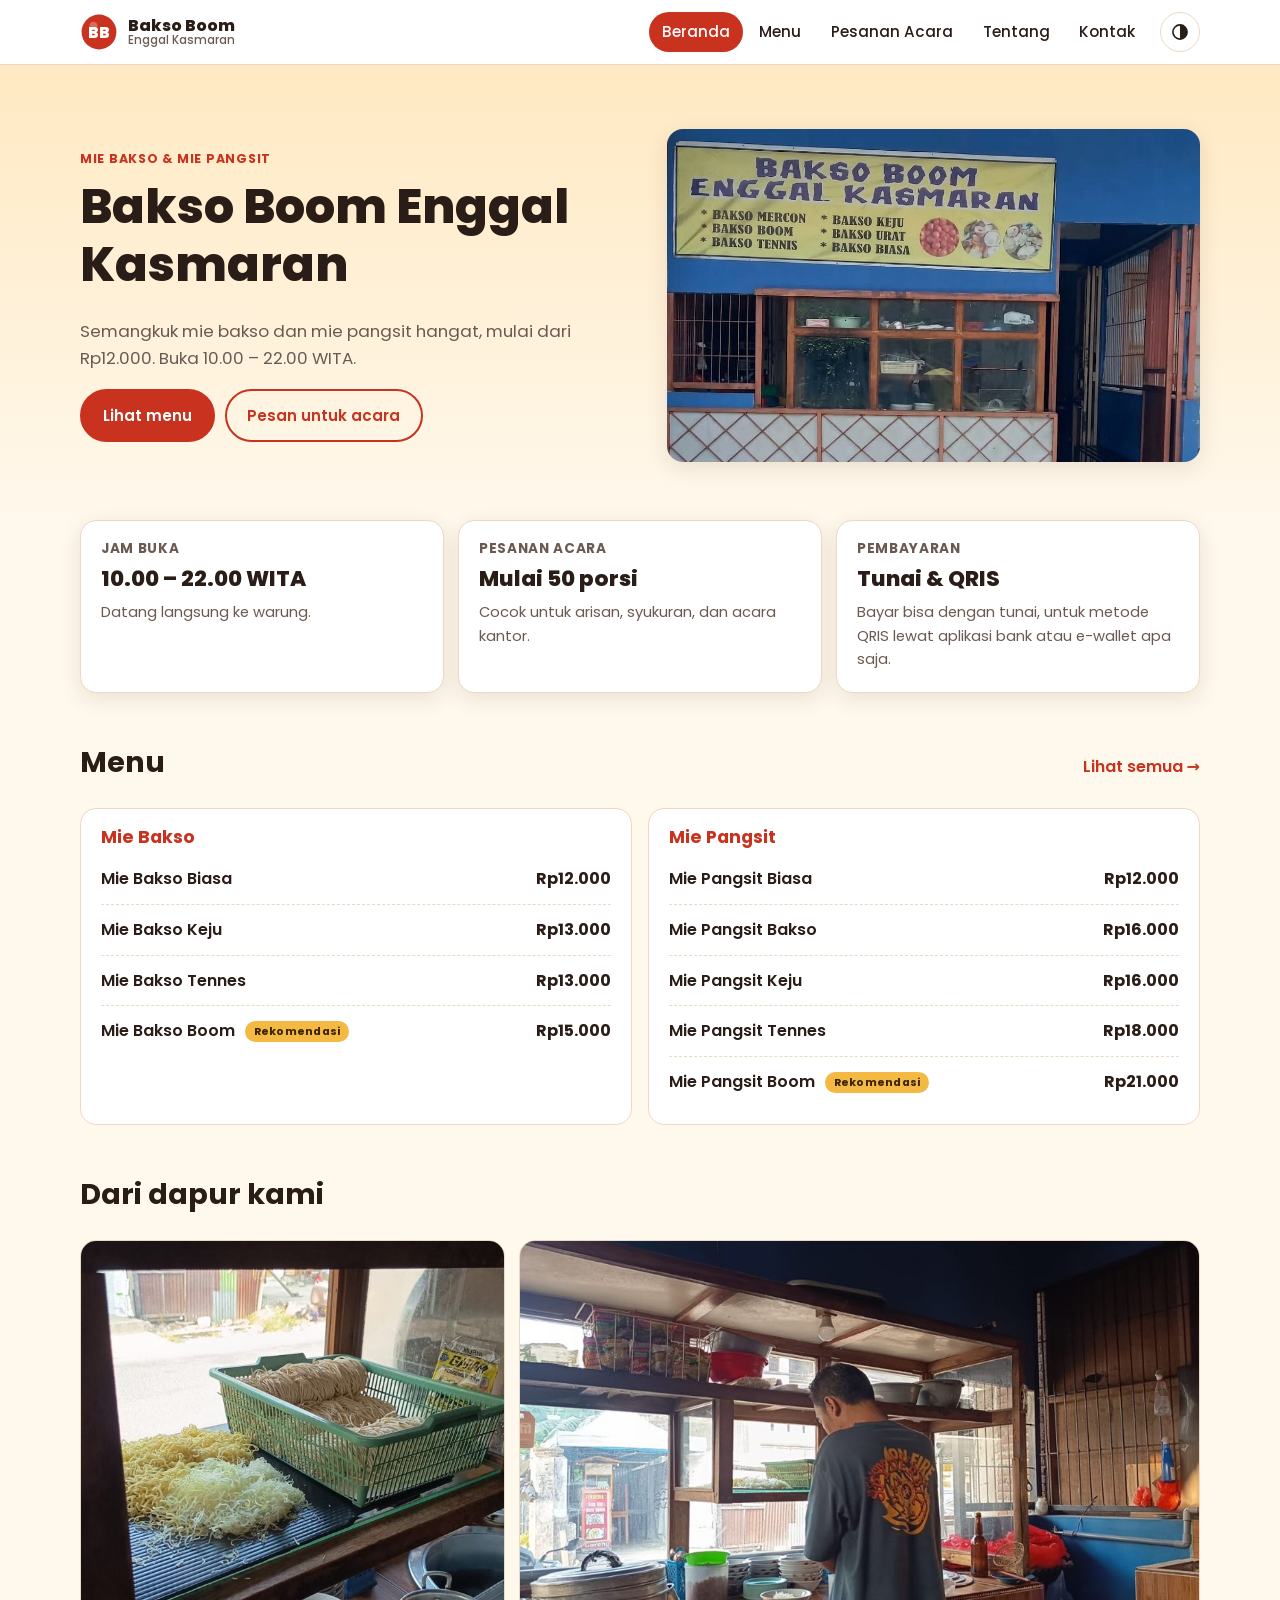
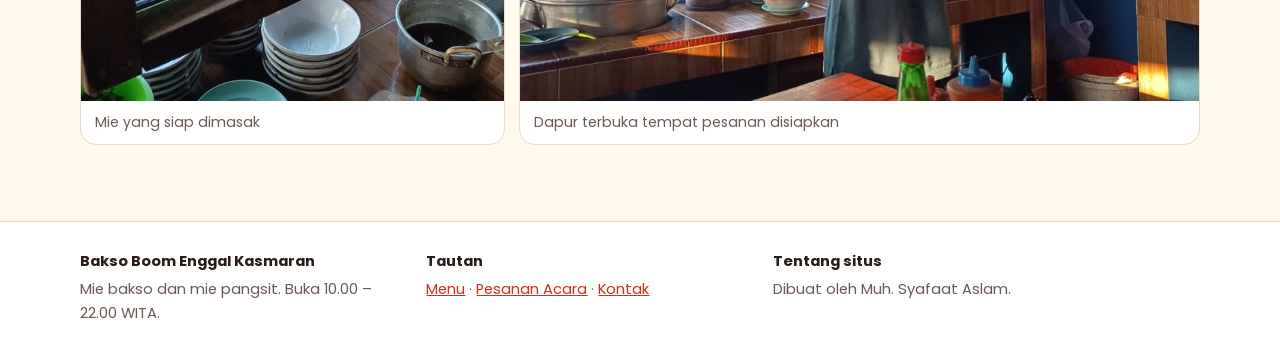
==== index.html @ 2fe18181 "Website UMKM" ====
<!doctype html>
<html lang="id">
<head>
<meta charset="utf-8">
<meta name="viewport" content="width=device-width, initial-scale=1">
<title>Bakso Boom Enggal Kasmaran | Mie Bakso &amp; Mie Pangsit</title>
<meta name="description" content="Bakso Boom Enggal Kasmaran: mie bakso dan mie pangsit, buka 10.00 – 22.00 WITA. Terima pesanan acara.">
<meta name="theme-color" content="#c8321e">
<link rel="preconnect" href="https://fonts.googleapis.com">
<link rel="preconnect" href="https://fonts.gstatic.com" crossorigin>
<link href="https://fonts.googleapis.com/css2?family=Poppins:wght@400;500;600;700;800&display=swap" rel="stylesheet">
<link rel="stylesheet" href="css/style.css">
<script>try{var t=localStorage.getItem('tema');if(t)document.documentElement.setAttribute('data-tema',t);}catch(e){}</script>
</head>
<body>
<a class="skip" href="#isi">Lewati ke konten</a>
<header class="topbar">
  <div class="wrap bar">
    <a class="brand" href="index.html" aria-label="Bakso Boom Enggal Kasmaran - beranda"><svg class="logo-mark" viewBox="0 0 48 48" aria-hidden="true"><circle cx="24" cy="24" r="22" fill="currentColor"/><circle cx="17" cy="16" r="5" fill="#fff" opacity=".28"/><text x="24" y="31" text-anchor="middle" font-family="Poppins,Arial,sans-serif" font-weight="800" font-size="20" fill="#fff">BB</text></svg><span>Bakso Boom<small>Enggal Kasmaran</small></span></a>
    <button class="nav-toggle" aria-expanded="false" aria-controls="nav" aria-label="Buka menu navigasi"><span></span><span></span><span></span></button>
    <nav id="nav" class="nav"><ul><li><a href="index.html" aria-current="page">Beranda</a></li><li><a href="menu.html">Menu</a></li><li><a href="pesanan-acara.html">Pesanan Acara</a></li><li><a href="tentang.html">Tentang</a></li><li><a href="kontak.html">Kontak</a></li></ul></nav>
    <button class="tema-btn" type="button" aria-label="Ganti tema terang atau gelap" title="Ganti tema"><svg viewBox="0 0 24 24" width="20" height="20" aria-hidden="true"><circle cx="12" cy="12" r="8.5" fill="none" stroke="currentColor" stroke-width="2"/><path d="M12 3.5a8.5 8.5 0 0 1 0 17z" fill="currentColor"/></svg></button>
  </div>
</header>
<main id="isi">

<section class="hero">
  <div class="wrap hero-grid">
    <div class="hero-teks">
      <p class="eyebrow">Mie bakso &amp; mie pangsit</p>
      <h1>Bakso Boom Enggal Kasmaran</h1>
      <p class="lead">Semangkuk mie bakso dan mie pangsit hangat, mulai dari Rp12.000. Buka 10.00 – 22.00 WITA.</p>
      <div class="aksi">
        <a class="btn" href="menu.html">Lihat menu</a>
        <a class="btn ghost" href="pesanan-acara.html">Pesan untuk acara</a>
      </div>
    </div>
    <figure class="hero-foto">
      <img src="images/toko.png" width="1100" height="618" alt="Penjual menyiapkan pesanan di dapur terbuka Bakso Boom Enggal Kasmaran" fetchpriority="high">
    </figure>
  </div>
</section>

<section class="wrap info-grid" aria-label="Info singkat">
  <article class="kartu"><h2>Jam buka</h2><p class="besar">10.00 – 22.00 WITA</p><p>Datang langsung ke warung.</p></article>
  <article class="kartu"><h2>Pesanan acara</h2><p class="besar">Mulai 50 porsi</p><p>Cocok untuk arisan, syukuran, dan acara kantor.</p></article>
  <article class="kartu"><h2>Pembayaran</h2><p class="besar">Tunai & QRIS</p><p>Bayar bisa dengan tunai, untuk metode QRIS lewat aplikasi bank atau e-wallet apa saja.</p></article>
</section>

<section class="wrap seksi">
  <div class="seksi-kepala">
    <h2>Menu</h2>
    <a href="menu.html">Lihat semua →</a>
  </div>
  <div class="menu-dua">
    <div class="kolom"><h3>Mie Bakso</h3><ul class="daftar"><li class="item"><div><span class="nama">Mie Bakso Biasa</span></div><span class="harga">Rp12.000</span></li><li class="item"><div><span class="nama">Mie Bakso Keju</span></div><span class="harga">Rp13.000</span></li><li class="item"><div><span class="nama">Mie Bakso Tennes</span></div><span class="harga">Rp13.000</span></li><li class="item"><div><span class="nama">Mie Bakso Boom <span class="badge">Rekomendasi</span></span></div><span class="harga">Rp15.000</span></li></ul></div>
    <div class="kolom"><h3>Mie Pangsit</h3><ul class="daftar"><li class="item"><div><span class="nama">Mie Pangsit Biasa</span></div><span class="harga">Rp12.000</span></li><li class="item"><div><span class="nama">Mie Pangsit Bakso</span></div><span class="harga">Rp16.000</span></li><li class="item"><div><span class="nama">Mie Pangsit Keju</span></div><span class="harga">Rp16.000</span></li><li class="item"><div><span class="nama">Mie Pangsit Tennes</span></div><span class="harga">Rp18.000</span></li><li class="item"><div><span class="nama">Mie Pangsit Boom <span class="badge">Rekomendasi</span></span></div><span class="harga">Rp21.000</span></li></ul></div>
  </div>
</section>

<section class="wrap seksi galeri-sec">
  <div class="seksi-kepala"><h2>Dari dapur kami</h2></div>
  <div class="galeri">
    <figure><img src="images/mie.jpg" loading="lazy" width="618" height="1100" alt="Mie kuning dan mie putih yang ditata di rak dapur"><figcaption>Mie yang siap dimasak</figcaption></figure>
    <figure><img src="images/dapur.jpg" loading="lazy" width="1100" height="618" alt="Dapur terbuka warung dengan rak kayu dan mangkuk"><figcaption>Dapur terbuka tempat pesanan disiapkan</figcaption></figure>
  </div>
</section>

</main>
<footer class="foot">
  <div class="wrap foot-grid">
    <div>
      <strong>Bakso Boom Enggal Kasmaran</strong>
      <p>Mie bakso dan mie pangsit. Buka 10.00 – 22.00 WITA.</p>
    </div>
    <div>
      <strong>Tautan</strong>
      <p><a href="menu.html">Menu</a> · <a href="pesanan-acara.html">Pesanan Acara</a> · <a href="kontak.html">Kontak</a></p>
    </div>
    <div>
      <strong>Tentang situs</strong>
      <p>Dibuat oleh Muh. Syafaat Aslam.</p>
    </div>
  </div>
</footer>
<script src="js/data.js"></script>
<script src="js/main.js"></script>

</body>
</html>
---- css/style.css ----
/* Bakso Boom Enggal Kasmaran - gaya utama */
:root{
  --merah:#c8321e; --merah-tua:#9c2314; --kuning:#f4b942;
  --bg:#fff8ec; --bg2:#ffffff; --teks:#2a1c17; --redup:#6b5a52; --garis:#ead9c3;
  --bayang:0 6px 22px rgba(60,30,10,.10); --r:16px;
}
@media (prefers-color-scheme:dark){
  :root:not([data-tema="terang"]){
    --bg:#17110e; --bg2:#231a16; --teks:#f6ece4; --redup:#bba89c; --garis:#3a2c25;
    --bayang:0 6px 22px rgba(0,0,0,.45); --merah:#e0452f;
  }
}
:root[data-tema="gelap"]{
  --bg:#17110e; --bg2:#231a16; --teks:#f6ece4; --redup:#bba89c; --garis:#3a2c25;
  --bayang:0 6px 22px rgba(0,0,0,.45); --merah:#e0452f;
}
*{box-sizing:border-box}
[hidden]{display:none!important}
html{scroll-behavior:smooth}
body{margin:0;font-family:Poppins,system-ui,-apple-system,"Segoe UI",Roboto,Arial,sans-serif;
  background:var(--bg);color:var(--teks);line-height:1.6;-webkit-text-size-adjust:100%}
img{max-width:100%;height:auto;display:block}
a{color:var(--merah)}
h1,h2,h3{line-height:1.2;margin:0 0 .5em}
h1{font-size:clamp(1.9rem,6vw,3rem);font-weight:800}
h2{font-size:clamp(1.3rem,4vw,1.8rem);font-weight:700}
h3{font-size:1.1rem;font-weight:700}
p{margin:0 0 1em}
.wrap{width:min(1120px,100% - 32px);margin-inline:auto}
.skip{position:absolute;left:-999px;top:0;background:var(--merah);color:#fff;padding:.6rem 1rem;z-index:100}
.skip:focus{left:8px;top:8px}

/* header */
.topbar{position:sticky;top:0;z-index:50;background:var(--bg2);border-bottom:1px solid var(--garis)}
.bar{display:flex;align-items:center;gap:12px;min-height:64px}
.brand{display:flex;align-items:center;gap:10px;text-decoration:none;color:var(--teks);font-weight:800;line-height:1.1}
.brand small{display:block;font-weight:500;font-size:.72rem;color:var(--redup)}
.logo-mark{width:38px;height:38px;color:var(--merah);flex:none}
.nav{margin-left:auto}
.nav ul{display:flex;gap:4px;list-style:none;margin:0;padding:0}
.nav a{display:block;padding:.5rem .8rem;border-radius:999px;text-decoration:none;color:var(--teks);font-weight:500;font-size:.95rem}
.nav a:hover{background:var(--garis)}
.nav a[aria-current="page"]{background:var(--merah);color:#fff}
.tema-btn{border:1px solid var(--garis);background:transparent;color:var(--teks);width:40px;height:40px;border-radius:50%;cursor:pointer;display:inline-flex;align-items:center;justify-content:center;flex:none}
.tema-btn:hover{background:var(--garis)}
.nav-toggle{display:none;margin-left:auto;background:none;border:0;width:44px;height:44px;cursor:pointer;padding:10px}
.nav-toggle span{display:block;height:2px;background:var(--teks);margin:6px 0;border-radius:2px;transition:.2s}
@media (max-width:760px){
  .nav-toggle{display:block}
  .tema-btn{order:3}
  .nav{position:absolute;left:0;right:0;top:100%;background:var(--bg2);border-bottom:1px solid var(--garis);display:none;margin:0}
  .nav.buka{display:block}
  .nav ul{flex-direction:column;padding:8px 16px 14px;gap:2px}
  .nav a{padding:.8rem 1rem}
}

/* hero */
.hero{padding:clamp(28px,6vw,64px) 0;background:linear-gradient(180deg,#ffe9c2 0,var(--bg) 100%)}
:root[data-tema="gelap"] .hero{background:linear-gradient(180deg,#2b1b13,var(--bg))}
@media (prefers-color-scheme:dark){:root:not([data-tema="terang"]) .hero{background:linear-gradient(180deg,#2b1b13,var(--bg))}}
.hero-grid{display:grid;gap:28px;align-items:center}
@media (min-width:860px){.hero-grid{grid-template-columns:1.05fr 1fr}}
.eyebrow{color:var(--merah);font-weight:700;letter-spacing:.06em;text-transform:uppercase;font-size:.78rem;margin-bottom:.6rem}
.lead{font-size:1.05rem;color:var(--redup);max-width:56ch}
.hero-foto{margin:0}
.hero-foto img{border-radius:var(--r);box-shadow:var(--bayang);aspect-ratio:16/10;object-fit:cover;object-position:center top;width:100%}.aksi{display:flex;flex-wrap:wrap;gap:10px;margin-top:18px}
.btn{display:inline-flex;align-items:center;justify-content:center;gap:6px;background:var(--merah);color:#fff;
  padding:.8rem 1.3rem;border-radius:999px;border:2px solid var(--merah);text-decoration:none;font:600 .95rem Poppins,system-ui,sans-serif;cursor:pointer;min-height:44px}
.btn:hover{background:var(--merah-tua);border-color:var(--merah-tua)}
.btn.ghost{background:transparent;color:var(--merah)}
.btn.ghost:hover{background:var(--merah);color:#fff}
.btn.teks{background:transparent;border-color:transparent;color:var(--redup);text-decoration:underline}
.btn[disabled]{opacity:.5;cursor:not-allowed}
:focus-visible{outline:3px solid var(--kuning);outline-offset:2px}/* label rekomendasi */
.badge{display:inline-block;margin-left:6px;padding:.1rem .55rem;border-radius:999px;background:var(--kuning);color:#3a2300;font-size:.68rem;font-weight:700;letter-spacing:.02em;vertical-align:middle;white-space:nowrap}

/* kartu info */
.info-grid{display:grid;gap:14px;margin-top:-6px}
@media (min-width:700px){.info-grid{grid-template-columns:repeat(3,1fr)}}
.kartu,.panel{background:var(--bg2);border:1px solid var(--garis);border-radius:var(--r);box-shadow:var(--bayang);padding:20px}
.kartu h2{font-size:.85rem;text-transform:uppercase;letter-spacing:.05em;color:var(--redup);margin-bottom:.3rem}
.kartu .besar{font-size:1.35rem;font-weight:800;margin-bottom:.3rem}
.kartu p:last-child{color:var(--redup);margin:0;font-size:.92rem}

/* seksi */
.seksi{padding:clamp(28px,5vw,52px) 0 0}
.seksi-kepala{display:flex;justify-content:space-between;align-items:baseline;gap:10px;margin-bottom:14px}
.seksi-kepala a{font-weight:600;text-decoration:none}
.menu-dua{display:grid;gap:16px}
@media (min-width:700px){.menu-dua{grid-template-columns:1fr 1fr}}
.kolom{background:var(--bg2);border:1px solid var(--garis);border-radius:var(--r);padding:18px 20px}
.kolom h2,.kolom h3{margin-bottom:.4rem;color:var(--merah)}
.daftar{list-style:none;margin:0;padding:0}
.item{display:flex;justify-content:space-between;gap:12px;padding:12px 0;border-bottom:1px dashed var(--garis)}
.item:last-child{border-bottom:0}
.nama{font-weight:600}
.desc{margin:.1rem 0 0;color:var(--redup);font-size:.88rem}
.harga{font-weight:700;white-space:nowrap}
.galeri{display:grid;gap:14px}
@media (min-width:700px){.galeri:not(.satu-kolom){grid-template-columns:1fr 1.6fr}}
.galeri figure{margin:0;background:var(--bg2);border:1px solid var(--garis);border-radius:var(--r);overflow:hidden}
.galeri img{width:100%;height:100%;object-fit:cover;max-height:460px}
.galeri figcaption{padding:10px 14px;font-size:.88rem;color:var(--redup)}
.galeri-sec{padding-bottom:clamp(28px,5vw,56px)}

/* halaman dalam */
.judul-halaman{padding:clamp(26px,5vw,48px) 0 6px;background:linear-gradient(180deg,#ffe9c2,var(--bg))}
:root[data-tema="gelap"] .judul-halaman{background:linear-gradient(180deg,#2b1b13,var(--bg))}
@media (prefers-color-scheme:dark){:root:not([data-tema="terang"]) .judul-halaman{background:linear-gradient(180deg,#2b1b13,var(--bg))}}
.menu-layout,.acara-layout,.tentang-grid,.kontak-grid{display:grid;gap:18px;padding:22px 0 clamp(30px,5vw,56px)}
@media (min-width:860px){
  .menu-layout{grid-template-columns:1.4fr 1fr;align-items:start}
  .acara-layout{grid-template-columns:1.4fr 1fr;align-items:start}
  .tentang-grid{grid-template-columns:1.2fr 1fr;align-items:start}
  .kontak-grid{grid-template-columns:1fr 1.2fr;align-items:stretch}
}
.menu-kolom{display:grid;gap:16px}
.menu-foto figure{margin:0;background:var(--bg2);border:1px solid var(--garis);border-radius:var(--r);overflow:hidden}
.menu-foto img{width:100%}
.menu-foto figcaption{padding:10px 14px;font-size:.88rem;color:var(--redup)}
@media (min-width:860px){.menu-foto{position:sticky;top:84px}}
.teks-panjang h2{margin-top:1.2em}
.teks-panjang h2:first-child{margin-top:0}
.catatan{color:var(--redup);font-size:.92rem}
.catatan.kecil{font-size:.82rem;margin:14px 0 0}
.info-list{list-style:none;margin:0 0 6px;padding:0}
.info-list li{display:flex;justify-content:space-between;gap:16px;padding:12px 0;border-bottom:1px dashed var(--garis)}
.info-list li:last-child{border-bottom:0}
.info-list strong{color:var(--redup);font-weight:500}
.info-list span,.info-list a{text-align:right;font-weight:600}
.peta{border-radius:var(--r);overflow:hidden;border:1px solid var(--garis);min-height:320px;box-shadow:var(--bayang)}
.peta iframe{width:100%;height:100%;min-height:320px;border:0;display:block}

/* kalkulator */
.baris-list{list-style:none;margin:0;padding:0}
.baris{display:flex;justify-content:space-between;align-items:center;gap:12px;padding:12px 0;border-bottom:1px dashed var(--garis)}
.baris:last-child{border-bottom:0}
.baris-info{display:flex;flex-direction:column}
.baris-info .harga{font-weight:500;color:var(--redup);font-size:.9rem}
.stepper{display:flex;align-items:center;gap:6px}
.stepper button{width:40px;height:40px;border-radius:50%;border:1px solid var(--garis);background:var(--bg);color:var(--teks);font-size:1.2rem;cursor:pointer}
.stepper button:hover{background:var(--merah);color:#fff;border-color:var(--merah)}
.stepper input{width:64px;height:40px;text-align:center;border:1px solid var(--garis);border-radius:10px;background:var(--bg);color:var(--teks);font:600 1rem Poppins,sans-serif}
.ringkas dl{margin:0 0 10px}
.ringkas dl div{display:flex;justify-content:space-between;padding:8px 0;border-bottom:1px dashed var(--garis)}
.ringkas dt{color:var(--redup)}
.ringkas dd{margin:0;font-weight:800;font-size:1.15rem}
.status{padding:10px 12px;border-radius:12px;font-size:.9rem;font-weight:600;margin:12px 0}
.status.kurang-min{background:#fde8e4;color:#8a2013}
.status.cukup{background:#e3f4e1;color:#1c5c1c}
@media (prefers-color-scheme:dark){
  :root:not([data-tema="terang"]) .status.kurang-min{background:#3b1c16;color:#ffb4a6}
  :root:not([data-tema="terang"]) .status.cukup{background:#16301a;color:#a8e3a3}
}
:root[data-tema="gelap"] .status.kurang-min{background:#3b1c16;color:#ffb4a6}
:root[data-tema="gelap"] .status.cukup{background:#16301a;color:#a8e3a3}
.field{display:block;font-size:.88rem;color:var(--redup);margin-bottom:10px}
.field input{display:block;width:100%;margin-top:4px;padding:.65rem .8rem;border-radius:10px;border:1px solid var(--garis);background:var(--bg);color:var(--teks);font:500 1rem Poppins,sans-serif}
.kolom-aksi{flex-direction:column;align-items:stretch}
@media (min-width:860px){.ringkas{position:sticky;top:84px}}

/* footer */
.foot{background:var(--bg2);border-top:1px solid var(--garis);padding:28px 0;margin-top:20px;font-size:.92rem}
.foot-grid{display:grid;gap:18px}
@media (min-width:760px){.foot-grid{grid-template-columns:1fr 1fr 1.3fr}}
.foot p{color:var(--redup);margin:.3rem 0 0}
@media (prefers-reduced-motion:reduce){html{scroll-behavior:auto}*{transition:none!important}}
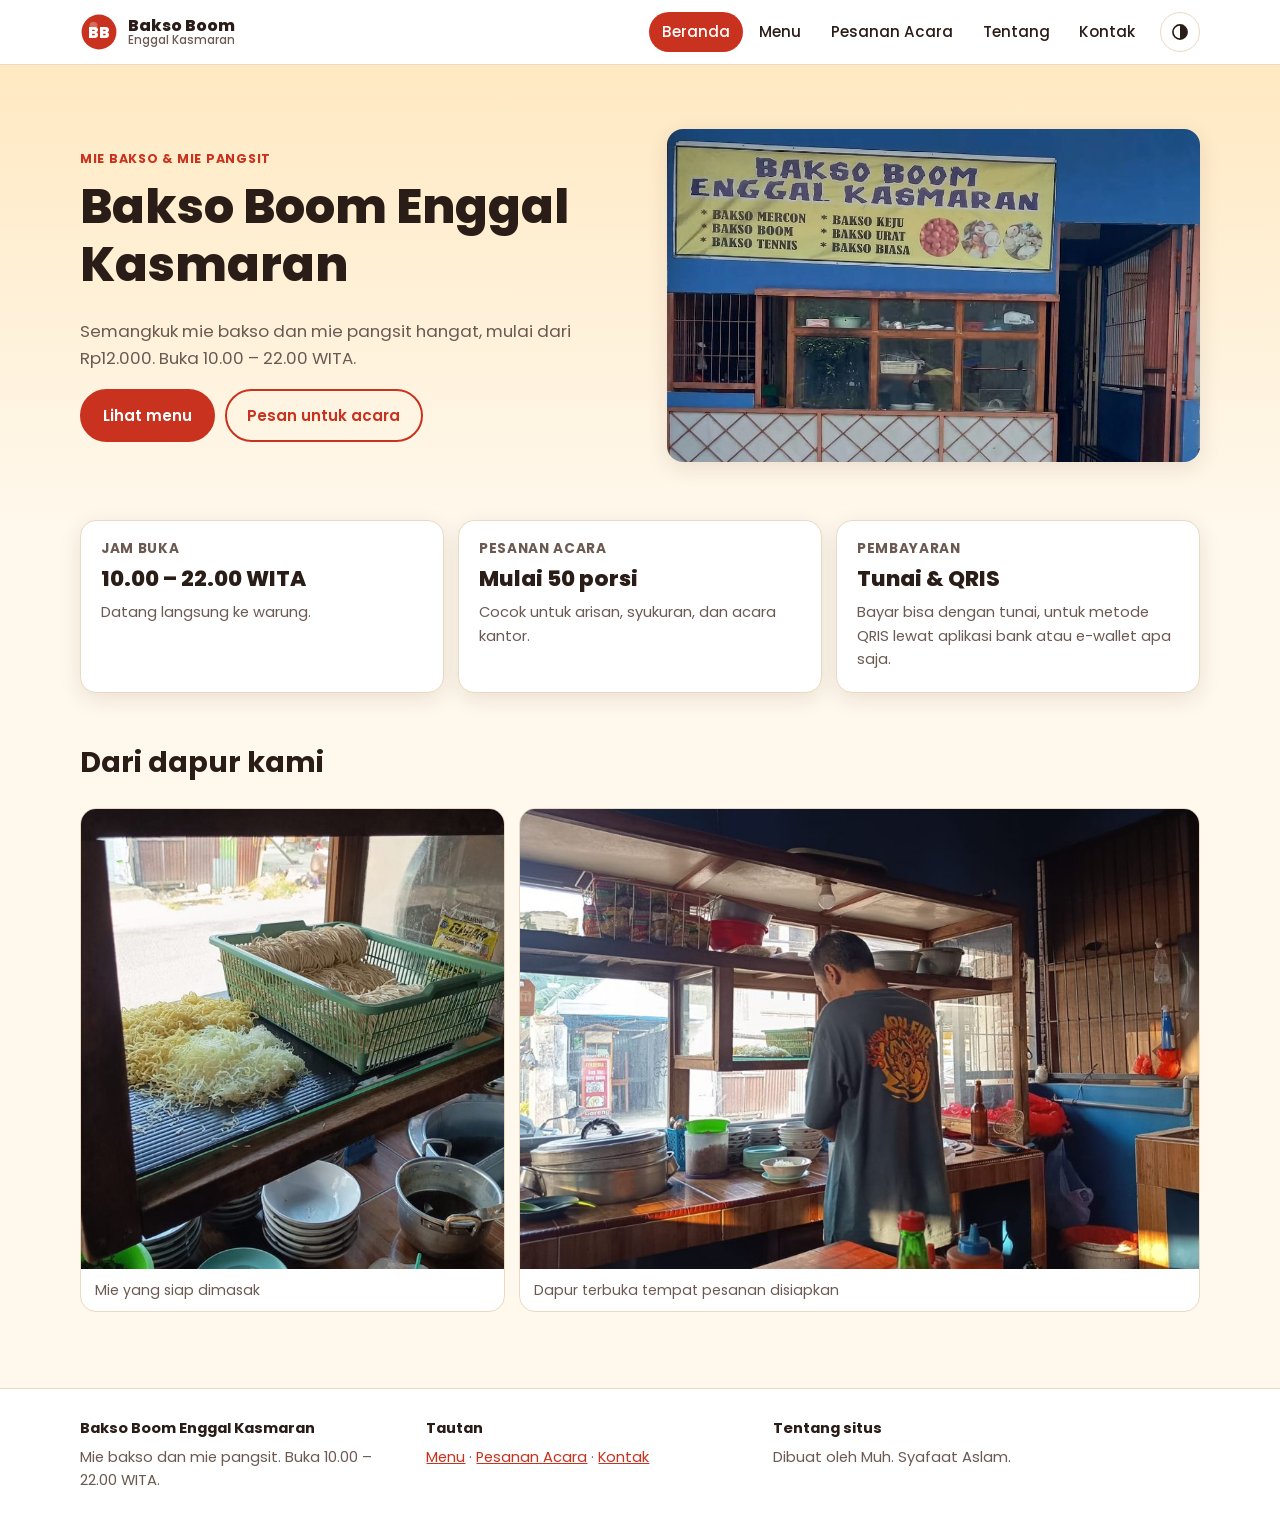
==== commit f819d777: "update menu" ====
--- a/index.html
+++ b/index.html
@@ -47,17 +47,6 @@
   <article class="kartu"><h2>Pembayaran</h2><p class="besar">Tunai & QRIS</p><p>Bayar bisa dengan tunai, untuk metode QRIS lewat aplikasi bank atau e-wallet apa saja.</p></article>
 </section>
 
-<section class="wrap seksi">
-  <div class="seksi-kepala">
-    <h2>Menu</h2>
-    <a href="menu.html">Lihat semua →</a>
-  </div>
-  <div class="menu-dua">
-    <div class="kolom"><h3>Mie Bakso</h3><ul class="daftar"><li class="item"><div><span class="nama">Mie Bakso Biasa</span></div><span class="harga">Rp12.000</span></li><li class="item"><div><span class="nama">Mie Bakso Keju</span></div><span class="harga">Rp13.000</span></li><li class="item"><div><span class="nama">Mie Bakso Tennes</span></div><span class="harga">Rp13.000</span></li><li class="item"><div><span class="nama">Mie Bakso Boom <span class="badge">Rekomendasi</span></span></div><span class="harga">Rp15.000</span></li></ul></div>
-    <div class="kolom"><h3>Mie Pangsit</h3><ul class="daftar"><li class="item"><div><span class="nama">Mie Pangsit Biasa</span></div><span class="harga">Rp12.000</span></li><li class="item"><div><span class="nama">Mie Pangsit Bakso</span></div><span class="harga">Rp16.000</span></li><li class="item"><div><span class="nama">Mie Pangsit Keju</span></div><span class="harga">Rp16.000</span></li><li class="item"><div><span class="nama">Mie Pangsit Tennes</span></div><span class="harga">Rp18.000</span></li><li class="item"><div><span class="nama">Mie Pangsit Boom <span class="badge">Rekomendasi</span></span></div><span class="harga">Rp21.000</span></li></ul></div>
-  </div>
-</section>
-
 <section class="wrap seksi galeri-sec">
   <div class="seksi-kepala"><h2>Dari dapur kami</h2></div>
   <div class="galeri">
